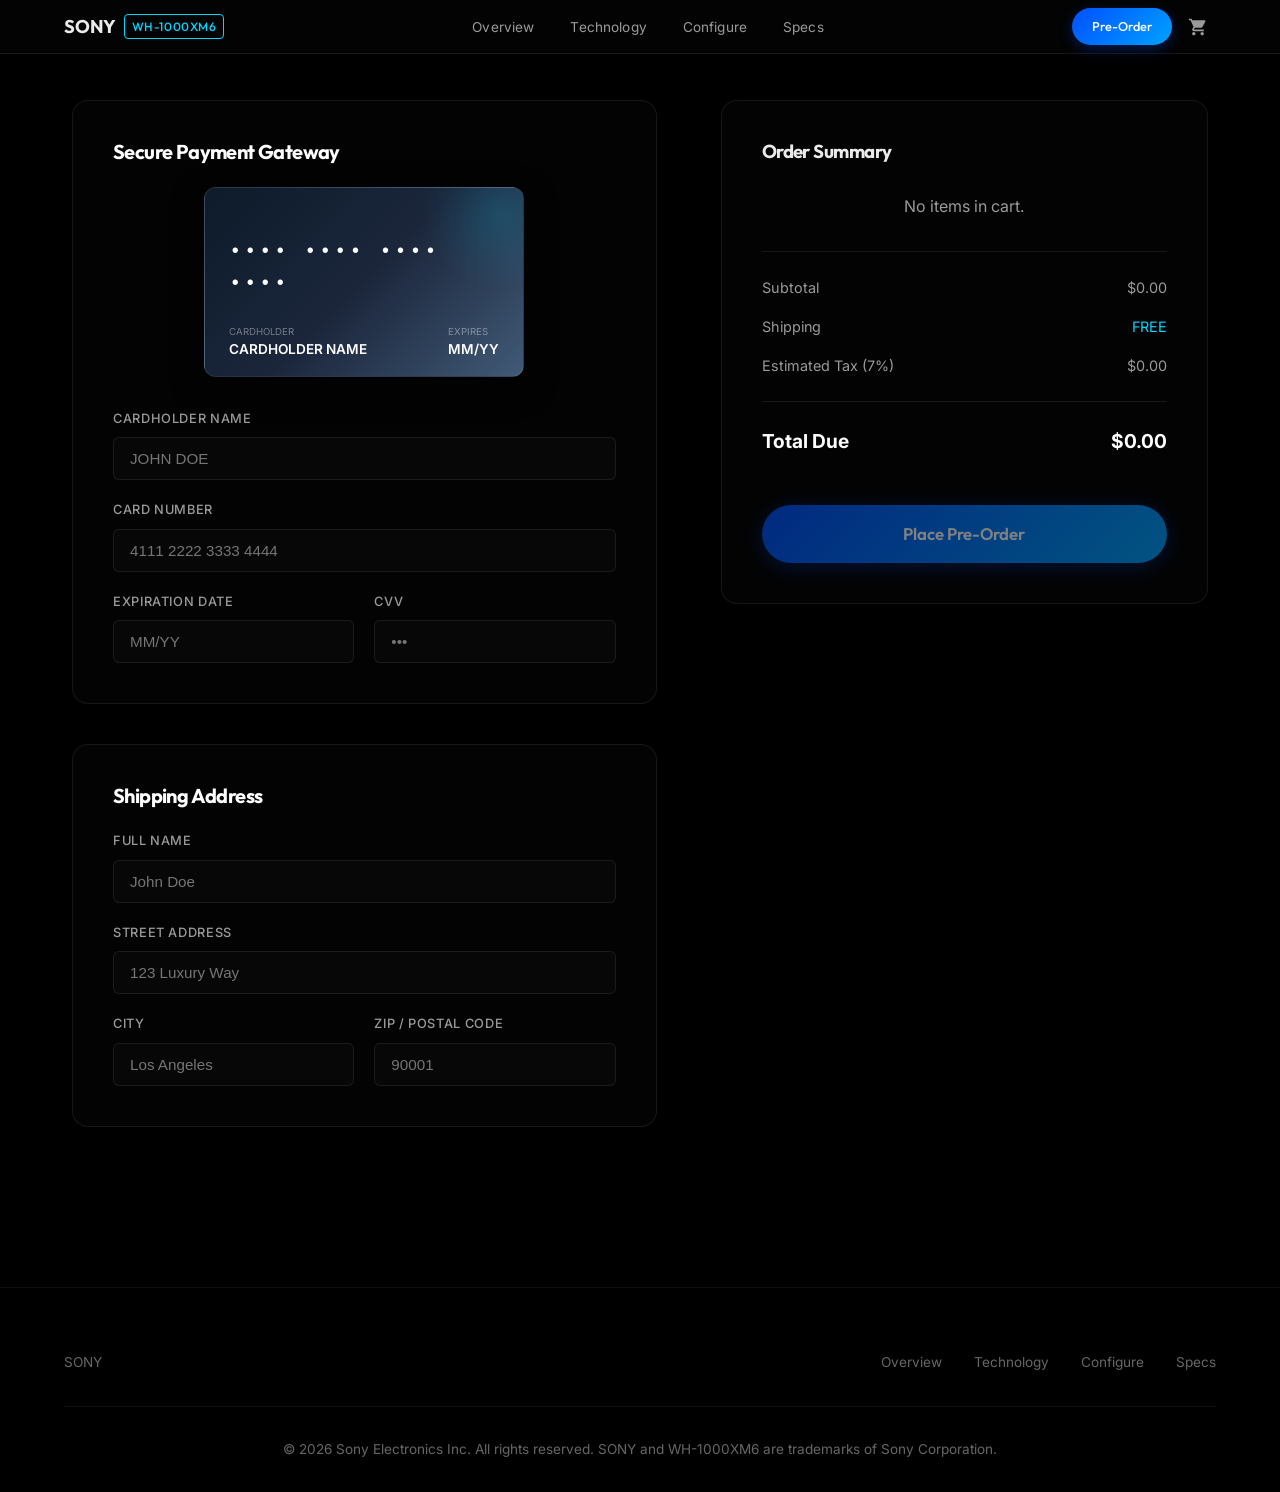
==== checkout.html @ 2acea5ef "Initial commit: Sony WH-1000XM6 E-Commerce Scrollytelling" ====
<!DOCTYPE html>
<html lang="en">
<head>
  <meta charset="UTF-8">
  <meta name="viewport" content="width=device-width, initial-scale=1.0">
  <meta name="description" content="Securely complete your pre-order checkout for the Sony WH-1000XM6.">
  <title>Sony WH-1000XM6 — Checkout Gateway</title>
  <link rel="stylesheet" href="./styles.css">
</head>
<body>

  <!-- Apple-Style Translucent Navbar -->
  <nav class="navbar navbar-scrolled" id="navbar" style="opacity: 1;">
    <a href="./index.html#overview" class="nav-logo">
      SONY <span>WH-1000XM6</span>
    </a>
    <ul class="nav-links">
      <li><a href="./index.html#overview">Overview</a></li>
      <li><a href="./tech.html">Technology</a></li>
      <li><a href="./shop.html">Configure</a></li>
      <li><a href="./index.html#specs">Specs</a></li>
    </ul>
    <div style="display: flex; align-items: center;">
      <a href="./shop.html" class="nav-cta">Pre-Order</a>
      <button class="nav-cart-btn" id="navCartBtn" aria-label="Shopping Bag">
        <svg viewBox="0 0 24 24"><path d="M7 18c-1.1 0-1.99.9-1.99 2S5.9 22 7 22s2-.9 2-2-.9-2-2-2zM1 2v2h2l3.6 7.59-1.35 2.45c-.16.28-.25.61-.25.96 0 1.1.9 2 2 2h12v-2H7.42c-.14 0-.25-.11-.25-.25l.03-.12.9-1.63h7.45c.75 0 1.41-.41 1.75-1.03l3.58-6.49c.08-.14.12-.31.12-.48 0-.55-.45-1-1-1H5.21l-.94-2H1zm16 16c-1.1 0-1.99.9-1.99 2s.89 2 1.99 2 2-.9 2-2-.9-2-2-2z"/></svg>
        <span class="cart-badge" id="cartBadge" style="display: none;">0</span>
      </button>
    </div>
  </nav>

  <!-- Checkout Grid Container -->
  <div class="page-container">
    <div class="checkout-layout">
      
      <!-- Left Column: Checkout Forms -->
      <div class="checkout-form-section">
        
        <!-- Card Preview & Payment Input -->
        <div class="checkout-card">
          <h3>Secure Payment Gateway</h3>
          
          <!-- Live Credit Card Mockup -->
          <div class="card-preview-wrapper">
            <div class="credit-card-mockup">
              <div class="card-chip"></div>
              <div class="card-number-display" id="cardNumPreview">•••• •••• •••• ••••</div>
              <div class="card-bottom-row">
                <div class="card-holder-info">
                  <span>Cardholder</span>
                  <span id="cardNamePreview">CARDHOLDER NAME</span>
                </div>
                <div class="card-expiry-info">
                  <span>Expires</span>
                  <span id="cardExpiryPreview">MM/YY</span>
                </div>
              </div>
            </div>
          </div>

          <!-- Payment Form Fields -->
          <div class="form-grid">
            <div class="form-group form-group-full">
              <label for="cardNameInput">Cardholder Name</label>
              <input type="text" id="cardNameInput" placeholder="JOHN DOE" autocomplete="cc-name">
              <span class="form-error" id="cardNameError">Please enter the cardholder name</span>
            </div>
            <div class="form-group form-group-full">
              <label for="cardNumInput">Card Number</label>
              <input type="text" id="cardNumInput" placeholder="4111 2222 3333 4444" maxlength="19" autocomplete="cc-number">
              <span class="form-error" id="cardNumError">Please enter a valid 16-digit card number</span>
            </div>
            <div class="form-group">
              <label for="cardExpiryInput">Expiration Date</label>
              <input type="text" id="cardExpiryInput" placeholder="MM/YY" maxlength="5" autocomplete="cc-exp">
              <span class="form-error" id="cardExpiryError">Invalid date (MM/YY)</span>
            </div>
            <div class="form-group">
              <label for="cardCvvInput">CVV</label>
              <input type="password" id="cardCvvInput" placeholder="•••" maxlength="4" autocomplete="cc-csc">
              <span class="form-error" id="cardCvvError">Enter 3 or 4 digits</span>
            </div>
          </div>
        </div>

        <!-- Shipping Address Form -->
        <div class="checkout-card" style="margin-bottom: 4rem;">
          <h3>Shipping Address</h3>
          <div class="form-grid">
            <div class="form-group form-group-full">
              <label for="shipName">Full Name</label>
              <input type="text" id="shipName" placeholder="John Doe">
              <span class="form-error" id="shipNameError">Full name is required</span>
            </div>
            <div class="form-group form-group-full">
              <label for="shipAddress">Street Address</label>
              <input type="text" id="shipAddress" placeholder="123 Luxury Way">
              <span class="form-error" id="shipAddressError">Street address is required</span>
            </div>
            <div class="form-group">
              <label for="shipCity">City</label>
              <input type="text" id="shipCity" placeholder="Los Angeles">
              <span class="form-error" id="shipCityError">City is required</span>
            </div>
            <div class="form-group">
              <label for="shipZip">ZIP / Postal Code</label>
              <input type="text" id="shipZip" placeholder="90001">
              <span class="form-error" id="shipZipError">ZIP code is required</span>
            </div>
          </div>
        </div>

      </div>

      <!-- Right Column: Order Summary sticky -->
      <div class="checkout-summary-column">
        <div class="summary-card">
          <h3 style="margin-bottom: 2rem;">Order Summary</h3>
          
          <div class="summary-items" id="summaryItemsList">
            <!-- Dynamically populated -->
          </div>

          <div class="summary-divider"></div>

          <div class="summary-item-row">
            <span>Subtotal</span>
            <span id="summarySubtotal">$0.00</span>
          </div>
          <div class="summary-item-row">
            <span>Shipping</span>
            <span style="color: var(--accent-cyan);">FREE</span>
          </div>
          <div class="summary-item-row">
            <span>Estimated Tax (7%)</span>
            <span id="summaryTax">$0.00</span>
          </div>

          <div class="summary-divider"></div>

          <div class="summary-item-row" style="font-size: 1.2rem; font-weight: 700; color: #ffffff;">
            <span>Total Due</span>
            <span id="summaryTotal">$0.00</span>
          </div>

          <button class="btn-primary" id="placeOrderBtn" style="width: 100%; text-align: center; margin-top: 2rem; padding: 1.15rem; font-size: 1.05rem;">Place Pre-Order</button>
        </div>
      </div>

    </div>
  </div>

  <!-- Order Success Overlay -->
  <div class="success-overlay" id="successOverlay">
    <div class="success-content">
      <div class="success-icon">
        <svg viewBox="0 0 24 24"><path fill="currentColor" d="M9 16.17L4.83 12l-1.42 1.41L9 19 21 7l-1.41-1.41z"/></svg>
      </div>
      <h2 style="font-size: 2.25rem; font-weight: 700; margin-bottom: 1rem; color: #ffffff;">Pre-Order Secured</h2>
      <p class="body-desc">Thank you for your pre-order. We have charged your card and sent a confirmation invoice. SONY WH-1000XM6 will ship to you as soon as they launch in September 2026.</p>
      <a href="./index.html" class="btn-primary" style="margin-top: 2rem; width: 100%; text-align: center;">Return to Home</a>
    </div>
  </div>

  <!-- Footer -->
  <footer>
    <div class="footer-content">
      <div class="footer-logo">SONY</div>
      <div class="footer-links">
        <a href="./index.html#overview">Overview</a>
        <a href="./tech.html">Technology</a>
        <a href="./shop.html">Configure</a>
        <a href="./index.html#specs">Specs</a>
      </div>
    </div>
    <div class="footer-copyright">
      <p>&copy; 2026 Sony Electronics Inc. All rights reserved. SONY and WH-1000XM6 are trademarks of Sony Corporation.</p>
    </div>
  </footer>

  <script src="./cart.js"></script>
  <script>
    document.addEventListener('DOMContentLoaded', () => {
      // Inputs
      const cardNameInput = document.getElementById('cardNameInput');
      const cardNumInput = document.getElementById('cardNumInput');
      const cardExpiryInput = document.getElementById('cardExpiryInput');
      const cardCvvInput = document.getElementById('cardCvvInput');

      const shipName = document.getElementById('shipName');
      const shipAddress = document.getElementById('shipAddress');
      const shipCity = document.getElementById('shipCity');
      const shipZip = document.getElementById('shipZip');

      // Previews
      const cardNamePreview = document.getElementById('cardNamePreview');
      const cardNumPreview = document.getElementById('cardNumPreview');
      const cardExpiryPreview = document.getElementById('cardExpiryPreview');

      // Checkout elements
      const summaryItemsList = document.getElementById('summaryItemsList');
      const summarySubtotal = document.getElementById('summarySubtotal');
      const summaryTax = document.getElementById('summaryTax');
      const summaryTotal = document.getElementById('summaryTotal');
      const placeOrderBtn = document.getElementById('placeOrderBtn');
      const successOverlay = document.getElementById('successOverlay');

      // Draw Checkout items
      function drawSummary() {
        const cart = window.getCart ? window.getCart() : [];
        
        if (cart.length === 0) {
          summaryItemsList.innerHTML = '<div style="color: var(--text-secondary); text-align: center;">No items in cart.</div>';
          placeOrderBtn.disabled = true;
          placeOrderBtn.style.opacity = '0.5';
          placeOrderBtn.style.cursor = 'not-allowed';
          return;
        }

        let itemsHtml = '';
        let subtotalVal = 0;

        cart.forEach(item => {
          const itemTotal = item.price * item.qty;
          subtotalVal += itemTotal;
          itemsHtml += `
            <div class="summary-item-row">
              <span class="summary-item-name">${item.title} <span style="font-size: 0.8rem; color: var(--text-secondary);">(${item.color} / ${item.pkg})</span></span>
              <span>x${item.qty} $${itemTotal.toFixed(2)}</span>
            </div>
          `;
        });

        summaryItemsList.innerHTML = itemsHtml;
        summarySubtotal.innerText = `$${subtotalVal.toFixed(2)}`;
        
        const taxVal = subtotalVal * 0.07;
        summaryTax.innerText = `$${taxVal.toFixed(2)}`;
        
        const totalVal = subtotalVal + taxVal;
        summaryTotal.innerText = `$${totalVal.toFixed(2)}`;
      }

      // Live credit card visual updates
      cardNameInput.addEventListener('input', () => {
        cardNamePreview.innerText = cardNameInput.value.toUpperCase() || 'CARDHOLDER NAME';
      });

      cardNumInput.addEventListener('input', () => {
        // Auto format with spaces (e.g. 4111 2222 3333 4444)
        let val = cardNumInput.value.replace(/\s+/g, '').replace(/[^0-9]/gi, '');
        let formatted = '';
        for (let i = 0; i < val.length; i++) {
          if (i > 0 && i % 4 === 0) {
            formatted += ' ';
          }
          formatted += val[i];
        }
        cardNumInput.value = formatted;
        cardNumPreview.innerText = formatted || '•••• •••• •••• ••••';
      });

      cardExpiryInput.addEventListener('input', () => {
        // Auto format with slash (MM/YY)
        let val = cardExpiryInput.value.replace(/\//g, '').replace(/[^0-9]/gi, '');
        if (val.length >= 2) {
          cardExpiryInput.value = val.slice(0, 2) + '/' + val.slice(2, 4);
        } else {
          cardExpiryInput.value = val;
        }
        cardExpiryPreview.innerText = cardExpiryInput.value || 'MM/YY';
      });

      // Submit checkout form
      placeOrderBtn.addEventListener('click', (e) => {
        e.preventDefault();
        
        // Clear previous error styles
        document.querySelectorAll('.form-error').forEach(el => el.style.display = 'none');
        document.querySelectorAll('.form-group input').forEach(el => el.style.borderColor = '');

        let hasError = false;

        // Payment validation
        if (!cardNameInput.value.trim()) {
          showError('cardName', true);
          hasError = true;
        }
        if (cardNumInput.value.replace(/\s/g, '').length < 16) {
          showError('cardNum', true);
          hasError = true;
        }
        if (cardExpiryInput.value.length < 5) {
          showError('cardExpiry', true);
          hasError = true;
        }
        if (cardCvvInput.value.length < 3) {
          showError('cardCvv', true);
          hasError = true;
        }

        // Shipping validation
        if (!shipName.value.trim()) {
          showError('shipName', true);
          hasError = true;
        }
        if (!shipAddress.value.trim()) {
          showError('shipAddress', true);
          hasError = true;
        }
        if (!shipCity.value.trim()) {
          showError('shipCity', true);
          hasError = true;
        }
        if (!shipZip.value.trim()) {
          showError('shipZip', true);
          hasError = true;
        }

        if (hasError) return;

        // Form is valid! Complete pre-order
        // Clear local storage cart
        if (window.saveCart) {
          window.saveCart([]);
        }

        // Trigger Success overlay
        successOverlay.classList.add('active');
      });

      function showError(idPrefix, state) {
        const errorEl = document.getElementById(`${idPrefix}Error`);
        const inputEl = document.getElementById(`${idPrefix}Input`) || document.getElementById(idPrefix);
        
        if (state) {
          if (errorEl) errorEl.style.display = 'block';
          if (inputEl) inputEl.style.borderColor = 'rgba(255, 50, 50, 0.7)';
        }
      }

      drawSummary();
    });
  </script>
</body>
</html>
---- styles.css ----
@import url('https://fonts.googleapis.com/css2?family=Inter:wght@300;400;500;600;700;800&family=Outfit:wght@300;400;500;600;700;800&display=swap');

:root {
  --bg-primary: #000000;      /* Pure black void */
  --bg-secondary: #070709;    /* Deep charcoal */
  --accent-blue: #0050FF;     /* Sony deep blue */
  --accent-cyan: #00D6FF;     /* Electric cyan */
  --text-primary: rgba(255, 255, 255, 0.92);
  --text-secondary: rgba(255, 255, 255, 0.6);
  --text-muted: rgba(255, 255, 255, 0.4);
  --glass-bg: rgba(5, 5, 5, 0.75);
  --glass-border: rgba(255, 255, 255, 0.08);
  --font-display: 'Outfit', 'Inter', -apple-system, BlinkMacSystemFont, sans-serif;
  --font-body: 'Inter', -apple-system, BlinkMacSystemFont, sans-serif;
}

/* Base resets */
* {
  box-sizing: border-box;
  margin: 0;
  padding: 0;
  -webkit-font-smoothing: antialiased;
  -moz-osx-font-smoothing: grayscale;
}

html, body {
  background-color: var(--bg-primary);
  color: var(--text-primary);
  font-family: var(--font-body);
  font-size: 16px;
  line-height: 1.6;
  overflow-x: clip;
  scrollbar-width: thin;
  scrollbar-color: rgba(255, 255, 255, 0.2) transparent;
}

/* Hide scrollbar for seamless chrome/safari experience if desired, or keep it ultra thin */
::-webkit-scrollbar {
  width: 6px;
}
::-webkit-scrollbar-track {
  background: transparent;
}
::-webkit-scrollbar-thumb {
  background: rgba(255, 255, 255, 0.15);
  border-radius: 3px;
}
::-webkit-scrollbar-thumb:hover {
  background: rgba(255, 255, 255, 0.3);
}

/* Typography styles */
h1, h2, h3, h4 {
  font-family: var(--font-display);
  font-weight: 700;
  letter-spacing: -0.03em;
  line-height: 1.1;
}

/* Preloader styling */
#preloader {
  position: fixed;
  top: 0;
  left: 0;
  width: 100vw;
  height: 100vh;
  background-color: #000000;
  display: flex;
  flex-direction: column;
  align-items: center;
  justify-content: center;
  z-index: 9999;
  transition: transform 1.2s cubic-bezier(0.85, 0, 0.15, 1), opacity 1.2s ease;
}

.loader-logo {
  font-family: var(--font-display);
  font-size: 2rem;
  font-weight: 600;
  letter-spacing: 0.15em;
  color: #ffffff;
  margin-bottom: 2rem;
  opacity: 0;
  transform: translateY(20px);
  animation: fadeInUp 0.8s cubic-bezier(0.16, 1, 0.3, 1) forwards;
}

.loader-track {
  width: 240px;
  height: 2px;
  background: rgba(255, 255, 255, 0.1);
  border-radius: 2px;
  overflow: hidden;
  position: relative;
  margin-bottom: 1rem;
}

.loader-bar {
  width: 0%;
  height: 100%;
  background: linear-gradient(90deg, var(--accent-blue), var(--accent-cyan));
  box-shadow: 0 0 10px rgba(0, 214, 255, 0.5);
  transition: width 0.2s ease-out;
}

.loader-percentage {
  font-family: var(--font-display);
  font-size: 0.85rem;
  font-weight: 500;
  color: var(--text-secondary);
  letter-spacing: 0.05em;
}

/* Navigation bar */
.navbar {
  position: fixed;
  top: 0;
  left: 0;
  width: 100%;
  height: 54px;
  z-index: 1000;
  display: flex;
  align-items: center;
  justify-content: space-between;
  padding: 0 4rem;
  border-bottom: 1px solid transparent;
  background-color: transparent;
  transition: background-color 0.5s cubic-bezier(0.16, 1, 0.3, 1), 
              border-color 0.5s cubic-bezier(0.16, 1, 0.3, 1), 
              opacity 0.6s ease;
  opacity: 0; /* JS will fade in on scroll */
}

/* Scrolled state applied via JS */
.navbar-scrolled {
  background-color: var(--glass-bg);
  backdrop-filter: blur(20px);
  -webkit-backdrop-filter: blur(20px);
  border-color: var(--glass-border);
}

.nav-logo {
  font-family: var(--font-display);
  font-size: 1.15rem;
  font-weight: 700;
  letter-spacing: -0.01em;
  color: var(--text-primary);
  text-decoration: none;
  display: flex;
  align-items: center;
  gap: 0.5rem;
}

.nav-logo span {
  font-size: 0.75rem;
  font-weight: 500;
  color: var(--accent-cyan);
  border: 1px solid var(--accent-cyan);
  padding: 0.1rem 0.4rem;
  border-radius: 4px;
  letter-spacing: 0.05em;
}

.nav-links {
  display: flex;
  gap: 2.25rem;
  list-style: none;
}

.nav-links a {
  font-size: 0.85rem;
  font-weight: 400;
  color: var(--text-secondary);
  text-decoration: none;
  transition: color 0.3s ease;
  letter-spacing: 0.01em;
}

.nav-links a:hover {
  color: #ffffff;
}

.nav-cta {
  font-family: var(--font-display);
  font-size: 0.8rem;
  font-weight: 500;
  text-decoration: none;
  color: #ffffff;
  padding: 0.5rem 1.25rem;
  border-radius: 20px;
  background: linear-gradient(135deg, var(--accent-blue) 0%, #00a2ff 100%);
  box-shadow: 0 4px 14px rgba(0, 80, 255, 0.3);
  transition: transform 0.3s ease, box-shadow 0.3s ease;
}

.nav-cta:hover {
  transform: translateY(-1px);
  box-shadow: 0 6px 20px rgba(0, 80, 255, 0.5), 0 0 12px rgba(0, 214, 255, 0.3);
}

/* Master Scrollytelling Setup */
.scrolly-container {
  position: relative;
  width: 100%;
  height: 540vh; /* Scroll track length */
}

/* Pinned full-screen viewport */
.viewport-sticky {
  position: sticky;
  top: 0;
  left: 0;
  width: 100vw;
  height: 100vh;
  overflow: hidden;
  background-color: var(--bg-primary);
}

/* Subtle cinematic background glows */
.glow-background {
  position: absolute;
  top: 50%;
  left: 50%;
  transform: translate(-50%, -50%);
  width: 80vw;
  height: 80vw;
  max-width: 1000px;
  max-height: 1000px;
  background: radial-gradient(circle, rgba(0, 80, 255, 0.08) 0%, rgba(0, 214, 255, 0.02) 40%, rgba(0, 0, 0, 0) 70%);
  z-index: 1;
  pointer-events: none;
  transition: opacity 1s ease;
}

/* Canvas container */
.canvas-wrapper {
  position: absolute;
  top: 0;
  left: 0;
  width: 100%;
  height: 100%;
  display: flex;
  align-items: center;
  justify-content: center;
  z-index: 2;
}

#canvas3d {
  display: block;
  max-width: 100%;
  max-height: 100%;
  object-fit: contain;
  filter: contrast(1.05) brightness(1.02);
}

/* Overlays container */
.overlays-container {
  position: absolute;
  top: 0;
  left: 0;
  width: 100%;
  height: 100%;
  z-index: 3;
  pointer-events: none; /* Let clicks pass through to canvas if needed */
}

/* Individual scroll section slots */
.scroll-section {
  position: absolute;
  top: 0;
  left: 0;
  width: 100%;
  height: 100%;
  display: flex;
  align-items: center;
  padding: 0 8rem;
  pointer-events: none;
}

.scroll-section-center {
  justify-content: center;
  text-align: center;
  padding: 0 2rem;
}

.scroll-section-left {
  justify-content: flex-start;
}

.scroll-section-right {
  justify-content: flex-end;
}

/* Content block styles */
.content-block {
  max-width: 540px;
  pointer-events: auto; /* Enable selection/clicks on text */
  opacity: 0;
  transform: translateY(40px);
  transition: opacity 0.8s cubic-bezier(0.16, 1, 0.3, 1), 
              transform 0.8s cubic-bezier(0.16, 1, 0.3, 1);
}

/* Center aligned text override */
.scroll-section-center .content-block {
  max-width: 800px;
}

/* State when active (managed by JS based on scroll position) */
.content-block.active {
  opacity: 1;
  transform: translateY(0);
}

/* Editorial typography and accents */
.badge {
  font-family: var(--font-display);
  font-size: 0.8rem;
  font-weight: 600;
  text-transform: uppercase;
  letter-spacing: 0.15em;
  color: var(--accent-cyan);
  margin-bottom: 1.25rem;
  display: inline-block;
  background: rgba(0, 214, 255, 0.1);
  padding: 0.3rem 0.8rem;
  border-radius: 4px;
  border: 1px solid rgba(0, 214, 255, 0.15);
}

.main-title {
  font-size: 5rem;
  font-weight: 800;
  color: #ffffff;
  margin-bottom: 1.5rem;
  letter-spacing: -0.04em;
  line-height: 0.95;
  background: linear-gradient(135deg, #ffffff 30%, #e0e0e0 70%, rgba(0, 214, 255, 0.8) 100%);
  -webkit-background-clip: text;
  -webkit-text-fill-color: transparent;
}

/* Hero specific heading */
.hero-title {
  font-size: 6.5rem;
  font-weight: 800;
  letter-spacing: -0.05em;
  line-height: 0.9;
  margin-bottom: 1.5rem;
  background: linear-gradient(180deg, #ffffff 60%, rgba(255, 255, 255, 0.5) 100%);
  -webkit-background-clip: text;
  -webkit-text-fill-color: transparent;
}

.hero-subtitle {
  font-family: var(--font-display);
  font-size: 2.25rem;
  font-weight: 300;
  color: var(--text-primary);
  margin-bottom: 1rem;
  letter-spacing: -0.02em;
}

.hero-tagline {
  font-size: 1.15rem;
  color: var(--text-secondary);
  font-weight: 400;
  max-width: 500px;
  margin: 0 auto;
}

.section-title {
  font-size: 3.5rem;
  font-weight: 700;
  margin-bottom: 1.5rem;
  color: #ffffff;
}

.section-title span {
  background: linear-gradient(135deg, #ffffff 60%, var(--accent-cyan) 100%);
  -webkit-background-clip: text;
  -webkit-text-fill-color: transparent;
}

.body-desc {
  font-size: 1.125rem;
  color: var(--text-secondary);
  line-height: 1.6;
  margin-bottom: 1.5rem;
}

/* Tech specifications features */
.feature-list {
  list-style: none;
  margin-top: 1.5rem;
}

.feature-item {
  display: flex;
  align-items: flex-start;
  gap: 0.75rem;
  margin-bottom: 1.25rem;
  font-size: 1rem;
  color: var(--text-secondary);
}

.feature-icon {
  color: var(--accent-cyan);
  margin-top: 0.25rem;
  flex-shrink: 0;
  width: 16px;
  height: 16px;
  border-radius: 50%;
  border: 2px solid var(--accent-cyan);
  display: flex;
  align-items: center;
  justify-content: center;
}

/* CTA buttons inside sections */
.btn-primary {
  font-family: var(--font-display);
  font-size: 0.95rem;
  font-weight: 600;
  color: #ffffff;
  background: linear-gradient(135deg, var(--accent-blue) 0%, #00a2ff 100%);
  padding: 1rem 2.25rem;
  border-radius: 30px;
  border: none;
  cursor: pointer;
  display: inline-block;
  text-decoration: none;
  box-shadow: 0 4px 20px rgba(0, 80, 255, 0.4);
  transition: transform 0.3s ease, box-shadow 0.3s ease;
}

.btn-primary:hover {
  transform: translateY(-2px);
  box-shadow: 0 8px 25px rgba(0, 80, 255, 0.6), 0 0 15px rgba(0, 214, 255, 0.4);
}

.btn-secondary {
  font-family: var(--font-display);
  font-size: 0.95rem;
  font-weight: 500;
  color: var(--text-primary);
  background: transparent;
  padding: 1rem 2.25rem;
  border-radius: 30px;
  border: 1px solid var(--glass-border);
  cursor: pointer;
  display: inline-block;
  text-decoration: none;
  margin-left: 1.25rem;
  transition: background-color 0.3s ease, border-color 0.3s ease;
}

.btn-secondary:hover {
  background-color: rgba(255, 255, 255, 0.05);
  border-color: rgba(255, 255, 255, 0.25);
}

.cta-subtext {
  font-size: 0.85rem;
  color: var(--text-muted);
  margin-top: 1.5rem;
}

/* Specs Details Grid Section (at the end after scroll) */
.specs-section {
  background-color: var(--bg-secondary);
  border-top: 1px solid var(--glass-border);
  padding: 8rem 4rem;
  position: relative;
  z-index: 10;
}

.specs-grid {
  max-width: 1200px;
  margin: 0 auto;
  display: grid;
  grid-template-columns: repeat(3, 1fr);
  gap: 4rem;
}

.specs-header {
  grid-column: span 3;
  text-align: center;
  margin-bottom: 2rem;
}

.specs-card {
  background: rgba(255, 255, 255, 0.02);
  border: 1px solid var(--glass-border);
  padding: 2.5rem;
  border-radius: 16px;
  transition: transform 0.4s ease, border-color 0.4s ease;
}

.specs-card:hover {
  transform: translateY(-5px);
  border-color: rgba(0, 214, 255, 0.25);
  background: rgba(255, 255, 255, 0.03);
}

.specs-card h3 {
  font-size: 1.5rem;
  color: #ffffff;
  margin-bottom: 1.25rem;
  display: flex;
  align-items: center;
  gap: 0.75rem;
}

.specs-card h3 span {
  color: var(--accent-cyan);
}

.specs-card p {
  color: var(--text-secondary);
  font-size: 0.95rem;
  line-height: 1.6;
}

/* Scroll hint indicator */
.scroll-hint {
  position: absolute;
  bottom: 2.5rem;
  left: 50%;
  transform: translateX(-50%);
  z-index: 5;
  display: flex;
  flex-direction: column;
  align-items: center;
  gap: 0.5rem;
  opacity: 1;
  transition: opacity 0.5s ease;
}

.scroll-hint span {
  font-family: var(--font-display);
  font-size: 0.75rem;
  text-transform: uppercase;
  letter-spacing: 0.2em;
  color: var(--text-muted);
}

.scroll-mouse {
  width: 20px;
  height: 32px;
  border: 2px solid var(--text-muted);
  border-radius: 10px;
  position: relative;
}

.scroll-wheel {
  width: 4px;
  height: 8px;
  background-color: var(--accent-cyan);
  border-radius: 2px;
  position: absolute;
  top: 6px;
  left: 50%;
  transform: translateX(-50%);
  animation: scrollAnim 1.8s infinite;
}

/* Footer structure */
footer {
  background-color: #000000;
  border-top: 1px solid rgba(255, 255, 255, 0.05);
  padding: 4rem 4rem 2rem 4rem;
  color: var(--text-muted);
  font-size: 0.85rem;
  z-index: 10;
  position: relative;
}

.footer-content {
  max-width: 1200px;
  margin: 0 auto;
  display: flex;
  justify-content: space-between;
  align-items: center;
  border-bottom: 1px solid rgba(255, 255, 255, 0.05);
  padding-bottom: 2rem;
  margin-bottom: 2rem;
}

.footer-links {
  display: flex;
  gap: 2rem;
}

.footer-links a {
  color: var(--text-muted);
  text-decoration: none;
  transition: color 0.3s ease;
}

.footer-links a:hover {
  color: #ffffff;
}

.footer-copyright {
  text-align: center;
  max-width: 1200px;
  margin: 0 auto;
}

/* Animations */
@keyframes fadeInUp {
  to {
    opacity: 1;
    transform: translateY(0);
  }
}

@keyframes scrollAnim {
  0% {
    top: 6px;
    opacity: 1;
  }
  50% {
    top: 16px;
    opacity: 0;
  }
  100% {
    top: 6px;
    opacity: 1;
  }
}

/* Responsive Scaling */
@media (max-width: 1024px) {
  .navbar {
    padding: 0 2rem;
  }
  .scroll-section {
    padding: 0 4rem;
  }
  .main-title {
    font-size: 4rem;
  }
  .hero-title {
    font-size: 4.5rem;
  }
  .section-title {
    font-size: 2.75rem;
  }
  .specs-grid {
    grid-template-columns: repeat(2, 1fr);
    gap: 2rem;
  }
  .specs-header {
    grid-column: span 2;
  }
}

@media (max-width: 768px) {
  .nav-links {
    display: none; /* Simple navbar for mobile */
  }
  .scroll-section {
    padding: 0 2rem;
    justify-content: center;
    text-align: center;
  }
  .scroll-section-left, .scroll-section-right {
    justify-content: center;
  }
  .main-title {
    font-size: 3rem;
  }
  .hero-title {
    font-size: 3.5rem;
  }
  .hero-subtitle {
    font-size: 1.75rem;
  }
  .section-title {
    font-size: 2.25rem;
  }
  .specs-grid {
    grid-template-columns: 1fr;
  }
  .specs-header {
    grid-column: span 1;
  }
  .footer-content {
    flex-direction: column;
    gap: 1.5rem;
    text-align: center;
  }
}

/* Shopping Cart Navbar Elements */
.nav-cart-btn {
  background: transparent;
  border: none;
  color: var(--text-secondary);
  cursor: pointer;
  display: flex;
  align-items: center;
  position: relative;
  padding: 0.5rem;
  transition: color 0.3s ease;
  margin-left: 0.5rem;
}
.nav-cart-btn:hover {
  color: #ffffff;
}
.nav-cart-btn svg {
  width: 20px;
  height: 20px;
  fill: currentColor;
}
.cart-badge {
  position: absolute;
  top: -2px;
  right: -2px;
  background: var(--accent-cyan);
  color: #000000;
  font-family: var(--font-display);
  font-size: 0.65rem;
  font-weight: 700;
  width: 14px;
  height: 14px;
  border-radius: 50%;
  display: flex;
  align-items: center;
  justify-content: center;
  box-shadow: 0 0 5px var(--accent-cyan);
}

/* Cart Overlay Backdrop */
.cart-overlay {
  position: fixed;
  top: 0;
  left: 0;
  width: 100vw;
  height: 100vh;
  background: rgba(0, 0, 0, 0.7);
  opacity: 0;
  pointer-events: none;
  z-index: 1000;
  transition: opacity 0.5s ease;
  backdrop-filter: blur(5px);
  -webkit-backdrop-filter: blur(5px);
}
.cart-overlay.active {
  opacity: 1;
  pointer-events: auto;
}

/* Cart Drawer Panel */
.cart-drawer {
  position: fixed;
  top: 0;
  right: -400px;
  width: 400px;
  height: 100vh;
  background: var(--glass-bg);
  backdrop-filter: blur(25px);
  -webkit-backdrop-filter: blur(25px);
  border-left: 1px solid var(--glass-border);
  z-index: 1001;
  display: flex;
  flex-direction: column;
  transition: right 0.5s cubic-bezier(0.16, 1, 0.3, 1);
}
.cart-drawer.active {
  right: 0;
}
.cart-header {
  padding: 1.5rem;
  border-bottom: 1px solid var(--glass-border);
  display: flex;
  justify-content: space-between;
  align-items: center;
}
.cart-header h2 {
  font-size: 1.25rem;
  color: #ffffff;
}
.cart-close-btn {
  background: transparent;
  border: none;
  color: var(--text-secondary);
  font-size: 1.5rem;
  cursor: pointer;
  transition: color 0.3s ease;
}
.cart-close-btn:hover {
  color: #ffffff;
}
.cart-items {
  flex-grow: 1;
  overflow-y: auto;
  padding: 1.5rem;
}
.cart-item {
  display: flex;
  gap: 1rem;
  margin-bottom: 1.5rem;
  padding-bottom: 1.5rem;
  border-bottom: 1px solid rgba(255, 255, 255, 0.05);
}
.cart-item-img {
  width: 70px;
  height: 70px;
  object-fit: contain;
  background: rgba(255, 255, 255, 0.02);
  border: 1px solid var(--glass-border);
  border-radius: 8px;
}
.cart-item-details {
  flex-grow: 1;
  display: flex;
  flex-direction: column;
}
.cart-item-title {
  font-size: 0.95rem;
  font-weight: 600;
  color: #ffffff;
  margin-bottom: 0.25rem;
}
.cart-item-meta {
  font-size: 0.8rem;
  color: var(--text-muted);
  margin-bottom: 0.5rem;
}
.cart-item-bottom {
  display: flex;
  justify-content: space-between;
  align-items: center;
}
.cart-qty-ctrl {
  display: flex;
  align-items: center;
  border: 1px solid var(--glass-border);
  border-radius: 4px;
}
.cart-qty-btn {
  background: transparent;
  border: none;
  color: var(--text-secondary);
  width: 24px;
  height: 24px;
  cursor: pointer;
  transition: color 0.3s ease;
}
.cart-qty-btn:hover {
  color: #ffffff;
}
.cart-qty-val {
  font-size: 0.85rem;
  color: #ffffff;
  padding: 0 0.5rem;
}
.cart-item-price {
  font-size: 0.95rem;
  font-weight: 600;
  color: var(--accent-cyan);
}
.cart-item-remove {
  background: transparent;
  border: none;
  color: rgba(255, 50, 50, 0.6);
  cursor: pointer;
  font-size: 0.8rem;
  margin-left: 0.5rem;
  transition: color 0.3s ease;
}
.cart-item-remove:hover {
  color: rgba(255, 50, 50, 1);
}
.cart-empty-msg {
  color: var(--text-secondary);
  text-align: center;
  margin-top: 5rem;
  font-size: 0.95rem;
}
.cart-footer {
  padding: 1.5rem;
  border-top: 1px solid var(--glass-border);
  background: rgba(255, 255, 255, 0.01);
}
.cart-summary-line {
  display: flex;
  justify-content: space-between;
  margin-bottom: 0.75rem;
  font-size: 0.95rem;
}
.cart-checkout-btn {
  width: 100%;
  text-align: center;
  margin-top: 1rem;
}

/* Color Tint Filters */
.tint-black {
  filter: none !important;
}
.tint-silver {
  filter: brightness(1.4) contrast(0.9) saturate(0.15) sepia(0.05) !important;
}
.tint-blue {
  filter: hue-rotate(200deg) saturate(0.65) brightness(0.7) contrast(1.1) !important;
}

/* Generic Layout for Shop & Tech & Checkout pages */
.page-container {
  padding-top: 100px;
  min-height: 100vh;
  max-width: 1200px;
  margin: 0 auto;
  padding-left: 2rem;
  padding-right: 2rem;
  z-index: 5;
  position: relative;
}

/* Shop Layout */
.shop-layout {
  display: grid;
  grid-template-columns: 1.2fr 1fr;
  gap: 4rem;
  margin-bottom: 6rem;
}
.shop-visual-sticky {
  position: sticky;
  top: 100px;
  height: calc(100vh - 150px);
  display: flex;
  align-items: center;
  justify-content: center;
  background: rgba(255, 255, 255, 0.01);
  border: 1px solid var(--glass-border);
  border-radius: 20px;
  overflow: hidden;
  box-shadow: inset 0 0 40px rgba(0,0,0,0.5);
}
.shop-visual-sticky img {
  max-width: 90%;
  max-height: 90%;
  object-fit: contain;
  transition: filter 0.5s ease, transform 0.5s ease;
}
.shop-config-panel {
  display: flex;
  flex-direction: column;
}
.product-tag {
  font-family: var(--font-display);
  font-size: 0.8rem;
  font-weight: 600;
  text-transform: uppercase;
  color: var(--accent-cyan);
  letter-spacing: 0.15em;
  margin-bottom: 0.5rem;
}
.product-title {
  font-size: 3rem;
  font-weight: 800;
  margin-bottom: 0.5rem;
  letter-spacing: -0.03em;
}
.product-price-row {
  display: flex;
  align-items: center;
  gap: 1.5rem;
  margin-bottom: 2rem;
}
.product-price {
  font-size: 2rem;
  font-weight: 700;
  color: #ffffff;
}
.config-group {
  margin-bottom: 2rem;
}
.config-group h3 {
  font-size: 0.9rem;
  font-weight: 600;
  text-transform: uppercase;
  letter-spacing: 0.05em;
  color: var(--text-secondary);
  margin-bottom: 1rem;
}
.color-picker {
  display: flex;
  gap: 1rem;
}
.color-opt {
  width: 44px;
  height: 44px;
  border-radius: 50%;
  cursor: pointer;
  border: 2px solid transparent;
  display: flex;
  align-items: center;
  justify-content: center;
  transition: border-color 0.3s ease, transform 0.3s ease;
}
.color-opt:hover {
  transform: scale(1.05);
}
.color-opt.active {
  border-color: var(--accent-cyan);
}
.color-dot {
  width: 32px;
  height: 32px;
  border-radius: 50%;
}
.color-dot-black {
  background: #151515;
  box-shadow: inset 0 0 5px rgba(255,255,255,0.1);
}
.color-dot-silver {
  background: #d1d5db;
  box-shadow: inset 0 0 5px rgba(0,0,0,0.1);
}
.color-dot-blue {
  background: #1e3a8a;
  box-shadow: inset 0 0 5px rgba(255,255,255,0.1);
}
.option-cards {
  display: flex;
  flex-direction: column;
  gap: 1rem;
}
.opt-card {
  background: rgba(255, 255, 255, 0.02);
  border: 1px solid var(--glass-border);
  border-radius: 12px;
  padding: 1.25rem;
  cursor: pointer;
  display: flex;
  justify-content: space-between;
  align-items: center;
  transition: border-color 0.3s ease, background 0.3s ease;
}
.opt-card:hover {
  background: rgba(255, 255, 255, 0.03);
  border-color: rgba(255, 255, 255, 0.15);
}
.opt-card.active {
  border-color: var(--accent-cyan);
  background: rgba(0, 214, 255, 0.04);
}
.opt-card-left {
  display: flex;
  flex-direction: column;
}
.opt-card-name {
  font-size: 1rem;
  font-weight: 600;
  color: #ffffff;
}
.opt-card-desc {
  font-size: 0.8rem;
  color: var(--text-secondary);
  margin-top: 0.25rem;
}
.opt-card-price {
  font-size: 1rem;
  font-weight: 700;
  color: var(--accent-cyan);
}

/* Tech Page Details */
.tech-hero {
  text-align: center;
  margin-bottom: 5rem;
}
.tech-grid {
  display: grid;
  grid-template-columns: 1fr 1fr;
  gap: 5rem;
  margin-bottom: 6rem;
  align-items: center;
}
.tech-visual {
  background: rgba(255, 255, 255, 0.01);
  border: 1px solid var(--glass-border);
  border-radius: 20px;
  height: 400px;
  display: flex;
  align-items: center;
  justify-content: center;
  position: relative;
  overflow: hidden;
  box-shadow: inset 0 0 30px rgba(0,0,0,0.5);
}
.chip-graphic {
  width: 140px;
  height: 140px;
  background: linear-gradient(135deg, #111 0%, #222 100%);
  border: 2px solid var(--accent-blue);
  border-radius: 16px;
  display: flex;
  flex-direction: column;
  align-items: center;
  justify-content: center;
  position: relative;
  box-shadow: 0 0 30px rgba(0, 80, 255, 0.3);
}
.chip-graphic::before {
  content: '';
  position: absolute;
  width: 160px;
  height: 160px;
  border: 1px dashed rgba(0, 214, 255, 0.3);
  border-radius: 50%;
  animation: rotateClockwise 20s linear infinite;
}
.chip-name {
  font-family: var(--font-display);
  font-weight: 700;
  font-size: 1.25rem;
  letter-spacing: 0.05em;
  color: #ffffff;
}
.chip-sub {
  font-size: 0.65rem;
  color: var(--accent-cyan);
  margin-top: 0.25rem;
  letter-spacing: 0.1em;
}
@keyframes rotateClockwise {
  from { transform: rotate(0deg); }
  to { transform: rotate(360deg); }
}

/* ANC slider visualizer */
.slider-container {
  position: relative;
  width: 100%;
  height: 250px;
  border-radius: 12px;
  overflow: hidden;
  border: 1px solid var(--glass-border);
}
.slider-bg-off {
  position: absolute;
  top: 0;
  left: 0;
  width: 100%;
  height: 100%;
  background: repeating-linear-gradient(0deg, rgba(255,0,0,0.05) 0px, rgba(255,0,0,0.05) 2px, transparent 2px, transparent 20px), #08080a;
  display: flex;
  align-items: center;
  justify-content: center;
}
.slider-bg-on {
  position: absolute;
  top: 0;
  left: 0;
  width: 50%;
  height: 100%;
  background: repeating-linear-gradient(0deg, rgba(0,214,255,0.02) 0px, rgba(0,214,255,0.02) 2px, transparent 2px, transparent 20px), #030304;
  border-right: 2px solid var(--accent-cyan);
  display: flex;
  align-items: center;
  justify-content: center;
  overflow: hidden;
  z-index: 2;
  transition: width 0.05s linear;
}
.slider-label {
  font-family: var(--font-display);
  font-weight: 600;
  font-size: 1.5rem;
  letter-spacing: 0.05em;
  white-space: nowrap;
}
.slider-range-input {
  position: absolute;
  bottom: 1.5rem;
  left: 5%;
  width: 90%;
  z-index: 10;
  -webkit-appearance: none;
  background: rgba(255,255,255,0.1);
  height: 4px;
  border-radius: 2px;
  outline: none;
}
.slider-range-input::-webkit-slider-thumb {
  -webkit-appearance: none;
  width: 16px;
  height: 16px;
  border-radius: 50%;
  background: var(--accent-cyan);
  cursor: pointer;
  box-shadow: 0 0 10px var(--accent-cyan);
}

/* Checkout Layout */
.checkout-layout {
  display: grid;
  grid-template-columns: 1.2fr 1fr;
  gap: 4rem;
  margin-bottom: 6rem;
}
.checkout-form-section {
  display: flex;
  flex-direction: column;
  gap: 2.5rem;
}
.checkout-card {
  background: rgba(255,255,255,0.01);
  border: 1px solid var(--glass-border);
  padding: 2.5rem;
  border-radius: 16px;
}
.checkout-card h3 {
  font-size: 1.25rem;
  margin-bottom: 1.5rem;
  color: #ffffff;
}
.form-grid {
  display: grid;
  grid-template-columns: repeat(2, 1fr);
  gap: 1.25rem;
}
.form-group-full {
  grid-column: span 2;
}
.form-group {
  display: flex;
  flex-direction: column;
}
.form-group label {
  font-size: 0.8rem;
  font-weight: 500;
  color: var(--text-secondary);
  margin-bottom: 0.5rem;
  text-transform: uppercase;
  letter-spacing: 0.05em;
}
.form-group input {
  background: rgba(255,255,255,0.02);
  border: 1px solid var(--glass-border);
  padding: 0.75rem 1rem;
  border-radius: 6px;
  color: #ffffff;
  font-size: 0.95rem;
  outline: none;
  transition: border-color 0.3s ease, background 0.3s ease;
}
.form-group input:focus {
  border-color: var(--accent-cyan);
  background: rgba(255,255,255,0.04);
}
.form-error {
  color: rgba(255, 50, 50, 0.9);
  font-size: 0.75rem;
  margin-top: 0.25rem;
  display: none;
}

/* Credit Card Mockup */
.card-preview-wrapper {
  perspective: 1000px;
  margin-bottom: 2rem;
  display: flex;
  justify-content: center;
}
.credit-card-mockup {
  width: 320px;
  height: 190px;
  border-radius: 12px;
  background: linear-gradient(135deg, #0d1b2a 0%, #1b263b 50%, #415a77 100%);
  border: 1px solid rgba(255,255,255,0.1);
  padding: 1.5rem;
  display: flex;
  flex-direction: column;
  justify-content: space-between;
  box-shadow: 0 10px 30px rgba(0,0,0,0.5);
  position: relative;
  overflow: hidden;
}
.credit-card-mockup::before {
  content: '';
  position: absolute;
  top: -50px;
  right: -50px;
  width: 150px;
  height: 150px;
  background: radial-gradient(circle, rgba(0, 214, 255, 0.15) 0%, transparent 70%);
  pointer-events: none;
}
.card-chip {
  width: 40px;
  height: 30px;
  background: linear-gradient(135deg, #d4af37 0%, #aa7c11 100%);
  border-radius: 4px;
}
.card-number-display {
  font-family: monospace;
  font-size: 1.25rem;
  letter-spacing: 0.15em;
  color: #ffffff;
  margin: 1.5rem 0;
}
.card-bottom-row {
  display: flex;
  justify-content: space-between;
}
.card-holder-info, .card-expiry-info {
  display: flex;
  flex-direction: column;
}
.card-holder-info span:first-child, .card-expiry-info span:first-child {
  font-size: 0.6rem;
  text-transform: uppercase;
  color: var(--text-muted);
}
.card-holder-info span:last-child, .card-expiry-info span:last-child {
  font-size: 0.85rem;
  font-weight: 600;
  color: #ffffff;
}

/* Order Summary Box */
.summary-card {
  position: sticky;
  top: 100px;
  background: rgba(255,255,255,0.01);
  border: 1px solid var(--glass-border);
  border-radius: 16px;
  padding: 2.5rem;
}
.summary-items {
  margin-bottom: 2rem;
}
.summary-item-row {
  display: flex;
  justify-content: space-between;
  align-items: center;
  font-size: 0.9rem;
  margin-bottom: 1rem;
  color: var(--text-secondary);
}
.summary-item-name {
  color: #ffffff;
  font-weight: 500;
}
.summary-divider {
  border-top: 1px solid var(--glass-border);
  margin: 1.5rem 0;
}

/* Thank you overlay success modal */
.success-overlay {
  position: fixed;
  top: 0;
  left: 0;
  width: 100vw;
  height: 100vh;
  background: rgba(0,0,0,0.9);
  z-index: 2000;
  display: flex;
  align-items: center;
  justify-content: center;
  opacity: 0;
  pointer-events: none;
  transition: opacity 0.6s cubic-bezier(0.16, 1, 0.3, 1);
}
.success-overlay.active {
  opacity: 1;
  pointer-events: auto;
}
.success-content {
  text-align: center;
  max-width: 500px;
  padding: 3rem;
  background: var(--bg-secondary);
  border: 1px solid var(--glass-border);
  border-radius: 20px;
  box-shadow: 0 20px 50px rgba(0, 0, 0, 0.8), 0 0 30px rgba(0, 214, 255, 0.1);
  transform: translateY(40px);
  transition: transform 0.6s cubic-bezier(0.16, 1, 0.3, 1);
}
.success-overlay.active .success-content {
  transform: translateY(0);
}
.success-icon {
  width: 80px;
  height: 80px;
  border-radius: 50%;
  border: 3px solid var(--accent-cyan);
  display: flex;
  align-items: center;
  justify-content: center;
  margin: 0 auto 2rem auto;
  color: var(--accent-cyan);
  box-shadow: 0 0 20px rgba(0,214,255,0.2);
}
.success-icon svg {
  width: 44px;
  height: 44px;
}
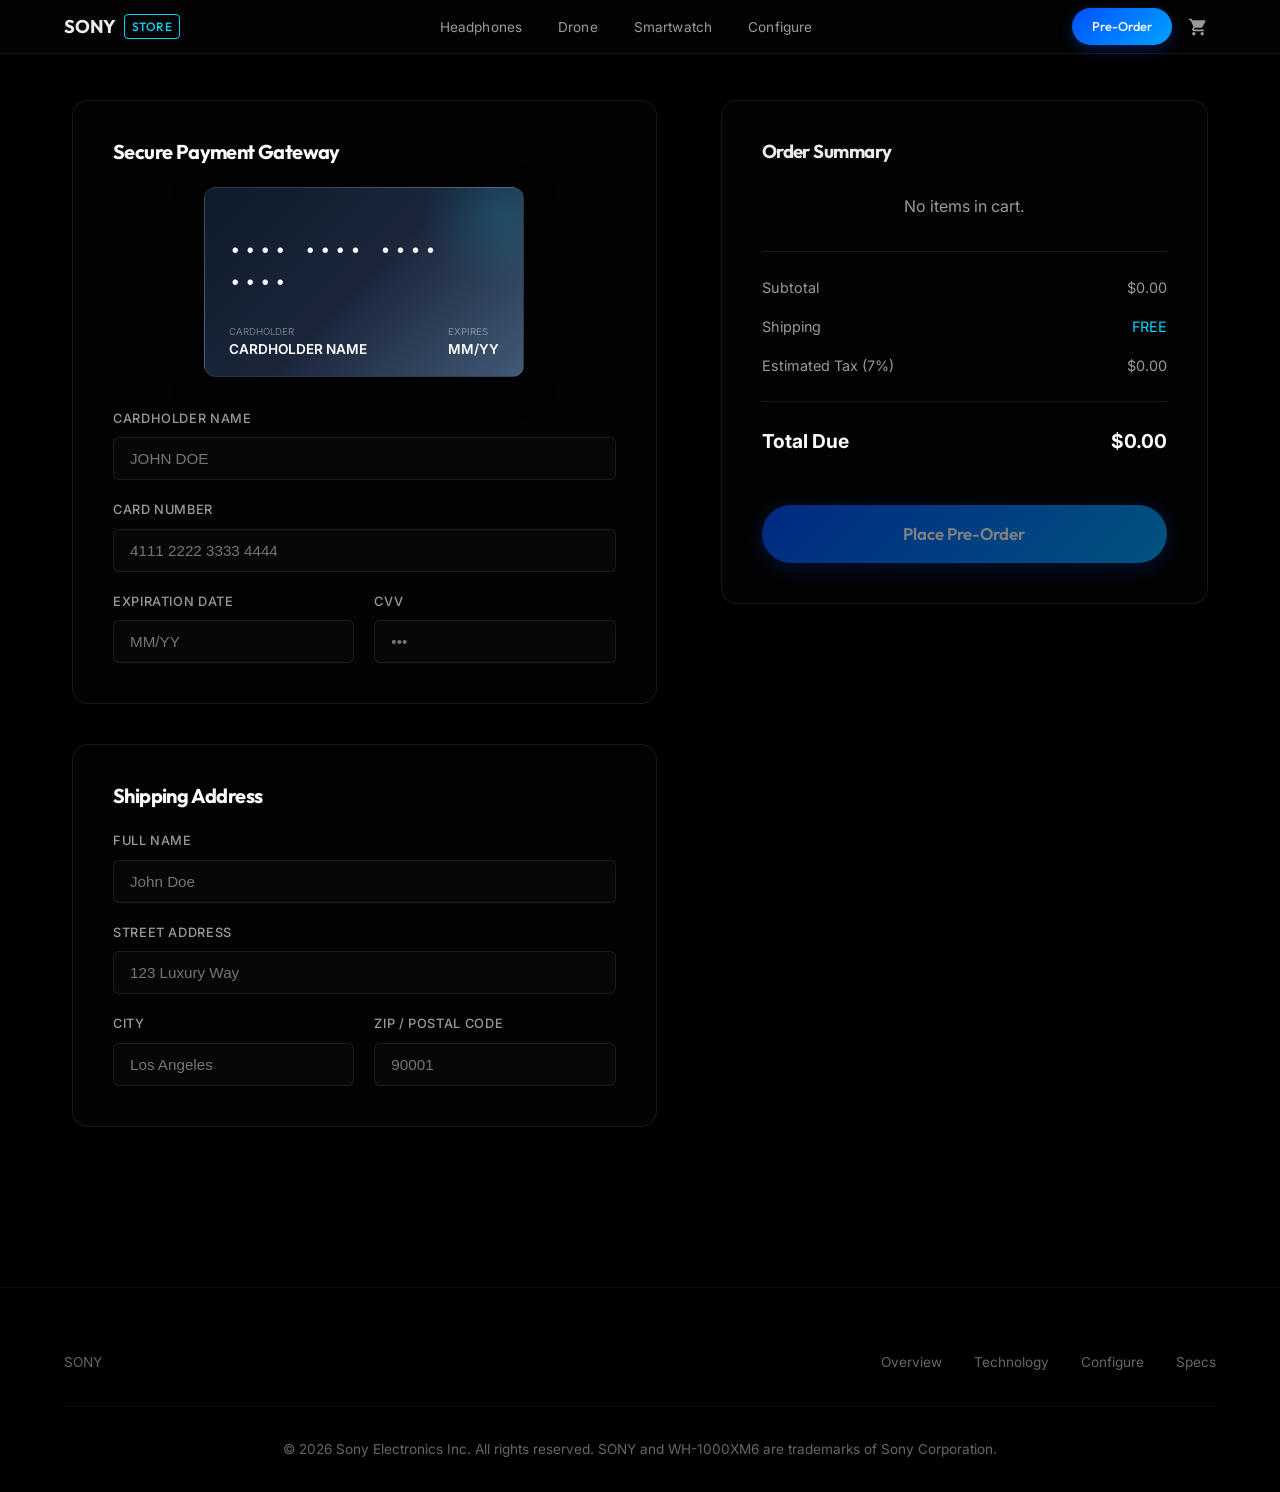
==== commit f2c1a7d6: "Feature: Add Drone and Smartwatch pages with scroll-linked keyframe interpolation, dynamic configura" ====
--- a/checkout.html
+++ b/checkout.html
@@ -12,13 +12,13 @@
   <!-- Apple-Style Translucent Navbar -->
   <nav class="navbar navbar-scrolled" id="navbar" style="opacity: 1;">
     <a href="./index.html#overview" class="nav-logo">
-      SONY <span>WH-1000XM6</span>
+      SONY <span>STORE</span>
     </a>
     <ul class="nav-links">
-      <li><a href="./index.html#overview">Overview</a></li>
-      <li><a href="./tech.html">Technology</a></li>
+      <li><a href="./index.html">Headphones</a></li>
+      <li><a href="./drone.html">Drone</a></li>
+      <li><a href="./watch.html">Smartwatch</a></li>
       <li><a href="./shop.html">Configure</a></li>
-      <li><a href="./index.html#specs">Specs</a></li>
     </ul>
     <div style="display: flex; align-items: center;">
       <a href="./shop.html" class="nav-cta">Pre-Order</a>
